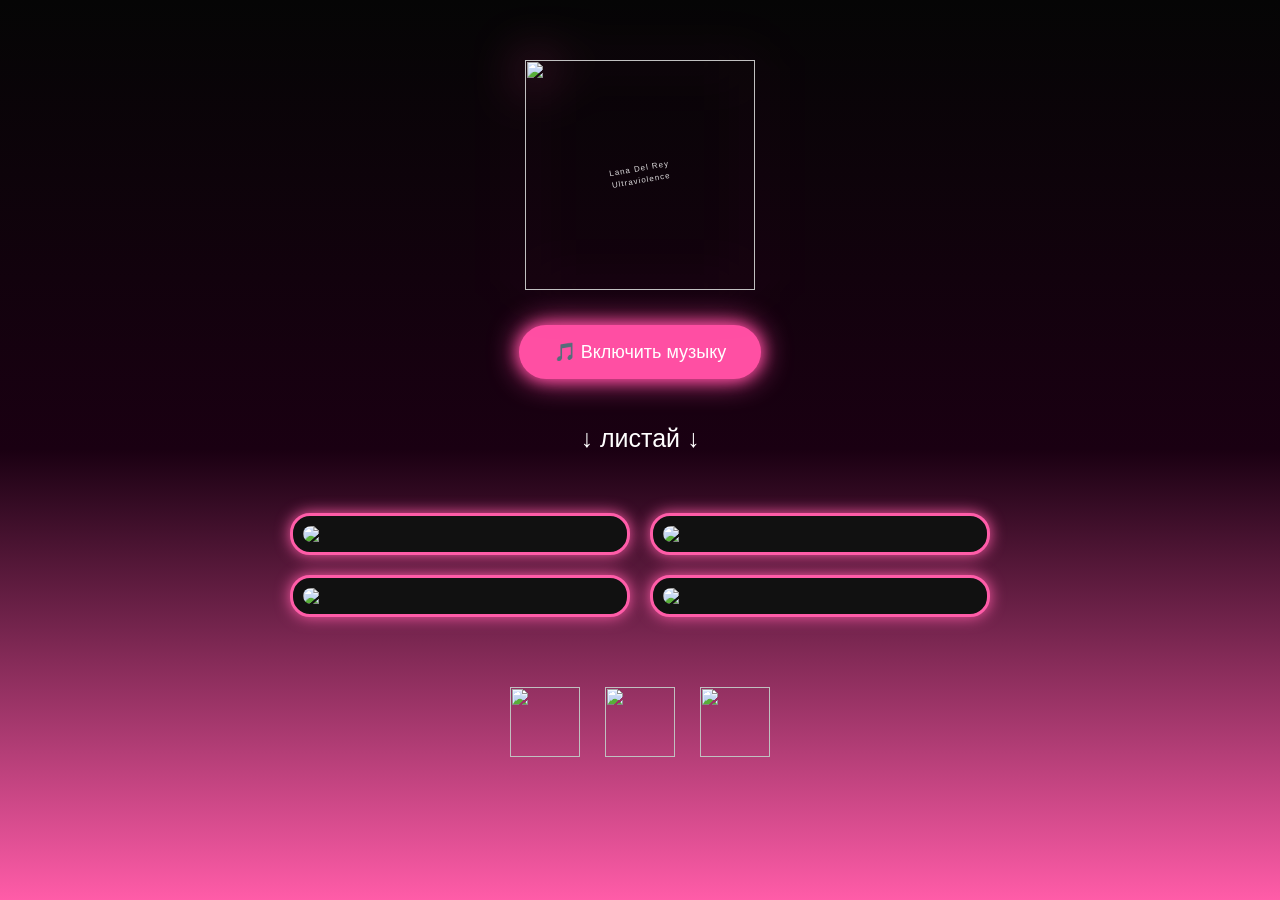
==== page2.html @ e1e7fbf0 "Update page2.html" ====
<!DOCTYPE html>
<html lang="ru">

<head>

<meta charset="UTF-8">
<meta name="viewport" content="width=device-width, initial-scale=1.0">

<title> наш мир </title>

<link rel="stylesheet" href="page2.css">

</head>


<body>


<div class="container">


    <div class="vinyl-box">

        <img src="vinyl.PNG" class="vinyl">

        <div class="vinyl-text">
            Lana Del Rey
            <br>
            Ultraviolence
        </div>

    </div>



    <button id="playButton">
        🎵 Включить музыку
    </button>


    <audio id="song">

        <source src="music.mp3" type="audio/mpeg">

    </audio>



    <p class="scroll">
        ↓ листай ↓
    </p>



    <div class="gallery">


        <div class="photo">
            <img src="photo1.jpg">
        </div>


        <div class="photo">
            <img src="photo2.jpg">
        </div>


        <div class="photo">
            <img src="photo3.jpg">
        </div>


        <div class="photo">
            <img src="photo4.jpg">
        </div>


    </div>




    <div class="minecraft">


        <img src="grass_block.png">


        <img src="minecraft_cat.png">


        <img src="grass_block.png">


    </div>



</div>



<script src="page2.js"></script>


</body>

</html>
---- page2.css ----
*{
    margin:0;
    padding:0;
    box-sizing:border-box;
}


body{

    min-height:100vh;

    background:
    linear-gradient(
    180deg,
    #050505,
    #1a0012,
    #ff5ca8
    );

    font-family:Arial, sans-serif;

    color:white;

    overflow-x:hidden;

}



.container{

    display:flex;

    flex-direction:column;

    align-items:center;

    padding:40px 20px;

}




.vinyl-box{

    position:relative;

    display:flex;

    justify-content:center;

    align-items:center;

    margin-top:20px;

}



.vinyl{

    width:230px;

    height:230px;

    object-fit:contain;

    animation:spin 6s linear infinite;

    filter:
    drop-shadow(0 0 25px #ff4fa3);

}



@keyframes spin{

    from{

        transform:rotate(0deg);

    }


    to{

        transform:rotate(360deg);

    }

}




.vinyl-text{

    position:absolute;

    color:white;

    font-size:8px;

    line-height:12px;

    text-align:center;

    letter-spacing:1px;

    font-family:Arial, sans-serif;

    opacity:0.85;

    transform:rotate(-10deg);

    pointer-events:none;

}





button{

    margin-top:35px;

    background:#ff4fa3;

    color:white;

    border:none;

    padding:16px 35px;

    border-radius:50px;

    font-size:18px;

    cursor:pointer;

    box-shadow:

    0 0 15px #ff4fa3,
    0 0 30px #ff4fa3;

    transition:0.3s;

}



button:hover{

    transform:scale(1.05);

    background:#ff79bb;

}





.scroll{

    margin-top:45px;

    font-size:25px;

    animation:float 2s infinite;

}



@keyframes float{

    0%{

        transform:translateY(0);

    }


    50%{

        transform:translateY(10px);

    }


    100%{

        transform:translateY(0);

    }

}





.gallery{

    margin-top:60px;

    width:100%;

    max-width:700px;

    display:grid;

    grid-template-columns:1fr 1fr;

    gap:20px;

}





.photo{

    background:#111;

    border:3px solid #ff5ca8;

    padding:10px;

    border-radius:20px;

    box-shadow:

    0 0 15px #ff5ca8;

}




.photo img{

    width:100%;

    height:auto;

    border-radius:15px;

    display:block;

}





.minecraft{

    margin-top:70px;

    display:flex;

    justify-content:center;

    align-items:center;

    gap:25px;

}



.minecraft img{

    width:70px;

    height:70px;

    image-rendering:pixelated;

    animation:bounce 2s infinite;

}





@keyframes bounce{


    0%{

        transform:translateY(0);

    }


    50%{

        transform:translateY(-12px);

    }


    100%{

        transform:translateY(0);

    }


}
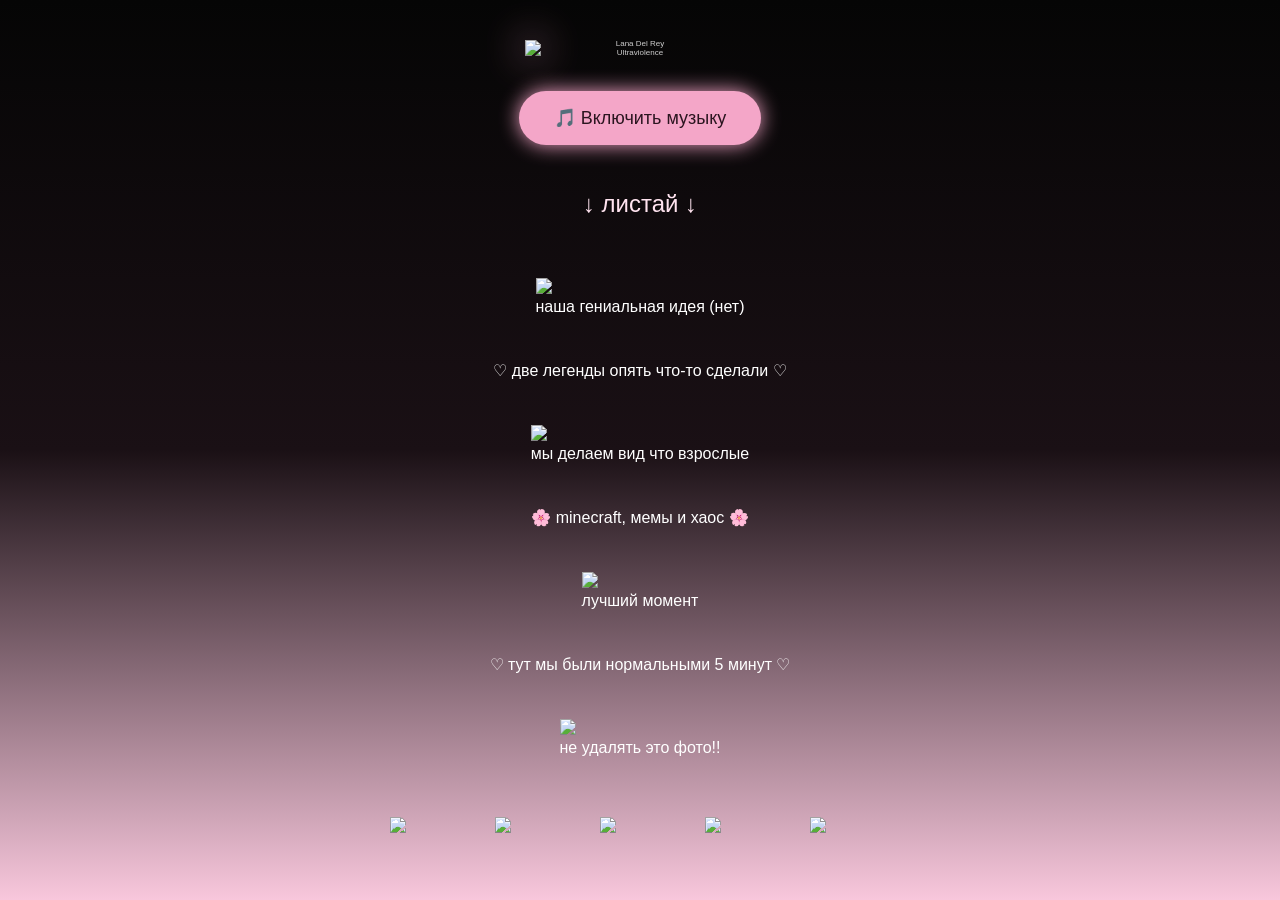
==== commit c369ddc0: "Update page2.html" ====
--- a/page2.html
+++ b/page2.html
@@ -6,7 +6,7 @@
 <meta charset="UTF-8">
 <meta name="viewport" content="width=device-width, initial-scale=1.0">
 
-<title> наш мир </title>
+<title>Our memories 🎀</title>
 
 <link rel="stylesheet" href="page2.css">
 
@@ -19,84 +19,139 @@
 <div class="container">
 
 
-    <div class="vinyl-box">
+<div class="vinyl-box">
 
-        <img src="vinyl.PNG" class="vinyl">
+<img src="vinyl.PNG" class="vinyl">
 
-        <div class="vinyl-text">
-            Lana Del Rey
-            <br>
-            Ultraviolence
-        </div>
+<div class="vinyl-text">
+Lana Del Rey
+<br>
+Ultraviolence
+</div>
 
-    </div>
+</div>
 
 
 
-    <button id="playButton">
-        🎵 Включить музыку
-    </button>
-
-
-    <audio id="song">
-
-        <source src="music.mp3" type="audio/mpeg">
-
-    </audio>
+<button id="playButton">
+🎵 Включить музыку
+</button>
 
 
 
-    <p class="scroll">
-        ↓ листай ↓
-    </p>
+<audio id="song">
 
+<source src="music.mp3" type="audio/mpeg">
 
-
-    <div class="gallery">
-
-
-        <div class="photo">
-            <img src="photo1.jpg">
-        </div>
-
-
-        <div class="photo">
-            <img src="photo2.jpg">
-        </div>
-
-
-        <div class="photo">
-            <img src="photo3.jpg">
-        </div>
-
-
-        <div class="photo">
-            <img src="photo4.jpg">
-        </div>
-
-
-    </div>
+</audio>
 
 
 
 
-    <div class="minecraft">
+<p class="scroll">
+↓ листай ↓
+</p>
 
 
-        <img src="grass_block.png">
 
 
-        <img src="minecraft_cat.png">
+<div class="gallery">
 
 
-        <img src="grass_block.png">
+<div class="polaroid">
+
+<img src="photo1.jpg">
+
+<p>
+наша гениальная идея (нет)
+</p>
+
+</div>
 
 
-    </div>
+
+<div class="little-text">
+♡ две легенды опять что-то сделали ♡
+</div>
+
+
+
+
+<div class="polaroid">
+
+<img src="photo2.jpg">
+
+<p>
+мы делаем вид что взрослые
+</p>
+
+</div>
+
+
+
+
+<div class="little-text">
+🌸 minecraft, мемы и хаос 🌸
+</div>
+
+
+
+
+<div class="polaroid">
+
+<img src="photo3.jpg">
+
+<p>
+лучший момент
+</p>
+
+</div>
+
+
+
+
+<div class="little-text">
+♡ тут мы были нормальными 5 минут ♡
+</div>
+
+
+
+
+<div class="polaroid">
+
+<img src="photo4.jpg">
+
+<p>
+не удалять это фото!!
+</p>
+
+</div>
+
+
+</div>
+
+
+
+
+
+<div class="minecraft">
+
+<img src="cherry_blossom.png">
+
+<img src="grass_block.png">
+
+<img src="minecraft_cat.png">
+
+<img src="grass_block.png">
+
+<img src="cherry_blossom.png">
+
+</div>
 
 
 
 </div>
+
 
 
 
--- a/page2.css
+++ b/page2.css
@@ -13,16 +13,14 @@
     linear-gradient(
     180deg,
     #050505,
-    #1a0012,
-    #ff5ca8
+    #1a1015,
+    #f8c7dc
     );
 
-    font-family:Arial, sans-serif;
+    font-family:Arial,sans-serif;
 
     color:white;
 
-    overflow-x:hidden;
-
 }
 
 
@@ -41,6 +39,7 @@
 
 
 
+/* винил */
 
 .vinyl-box{
 
@@ -52,24 +51,17 @@
 
     align-items:center;
 
-    margin-top:20px;
-
-}
-
+}
 
 
 .vinyl{
 
     width:230px;
 
-    height:230px;
-
-    object-fit:contain;
-
-    animation:spin 6s linear infinite;
+    animation:spin 7s linear infinite;
 
     filter:
-    drop-shadow(0 0 25px #ff4fa3);
+    drop-shadow(0 0 20px #f4a6c8);
 
 }
 
@@ -77,21 +69,15 @@
 
 @keyframes spin{
 
-    from{
-
-        transform:rotate(0deg);
-
-    }
-
-
-    to{
-
-        transform:rotate(360deg);
-
-    }
-
-}
-
+from{
+transform:rotate(0deg);
+}
+
+to{
+transform:rotate(360deg);
+}
+
+}
 
 
 
@@ -103,72 +89,50 @@
 
     font-size:8px;
 
-    line-height:12px;
-
     text-align:center;
 
-    letter-spacing:1px;
-
-    font-family:Arial, sans-serif;
-
-    opacity:0.85;
-
-    transform:rotate(-10deg);
-
-    pointer-events:none;
-
-}
-
-
-
+    opacity:0.8;
+
+}
+
+
+
+/* кнопка */
 
 
 button{
 
     margin-top:35px;
 
-    background:#ff4fa3;
-
-    color:white;
+    background:#f4a6c8;
 
     border:none;
 
+    color:#2b1520;
+
     padding:16px 35px;
 
-    border-radius:50px;
+    border-radius:40px;
 
     font-size:18px;
 
-    cursor:pointer;
-
     box-shadow:
-
-    0 0 15px #ff4fa3,
-    0 0 30px #ff4fa3;
-
-    transition:0.3s;
-
-}
-
-
-
-button:hover{
-
-    transform:scale(1.05);
-
-    background:#ff79bb;
-
-}
-
-
-
+    0 0 20px #f4a6c8;
+
+}
+
+
+
+/* листай */
 
 
 .scroll{
 
     margin-top:45px;
 
-    font-size:25px;
+    font-size:24px;
+
+    color:#ffe3ef;
 
     animation:float 2s infinite;
 
@@ -178,108 +142,91 @@
 
 @keyframes float{
 
-    0%{
-
-        transform:translateY(0);
-
-    }
-
-
-    50%{
-
-        transform:translateY(10px);
-
-    }
-
-
-    100%{
-
-        transform:translateY(0);
-
-    }
-
-}
-
-
-
+50%{
+
+transform:translateY(10px);
+
+}
+
+}
+
+
+
+
+/* фото теперь по одному */
 
 
 .gallery{
 
+    width:100%;
+
+    display:flex;
+
+    flex-direction:column;
+
+    align-items:center;
+
+    gap:45px;
+
     margin-top:60px;
 
+}
+
+
+
+.photo{
+
+    width:90%;
+
+    max-width:400px;
+
+    background:#120c10;
+
+    padding:12px;
+
+    border-radius:20px;
+
+    border:3px solid #f4a6c8;
+
+    box-shadow:
+
+    0 0 20px #f4a6c8;
+
+}
+
+
+
+.photo img{
+
     width:100%;
 
-    max-width:700px;
-
-    display:grid;
-
-    grid-template-columns:1fr 1fr;
-
-    gap:20px;
-
-}
-
-
-
-
-
-.photo{
-
-    background:#111;
-
-    border:3px solid #ff5ca8;
-
-    padding:10px;
-
-    border-radius:20px;
-
-    box-shadow:
-
-    0 0 15px #ff5ca8;
-
-}
-
-
-
-
-.photo img{
-
-    width:100%;
-
-    height:auto;
-
     border-radius:15px;
 
-    display:block;
-
-}
-
-
-
+}
+
+
+
+
+/* Minecraft */
 
 
 .minecraft{
 
-    margin-top:70px;
-
-    display:flex;
-
-    justify-content:center;
-
-    align-items:center;
+    margin-top:60px;
+
+    display:flex;
 
     gap:25px;
 
+    align-items:center;
+
 }
 
 
 
 .minecraft img{
 
-    width:70px;
-
-    height:70px;
+    width:80px;
 
     image-rendering:pixelated;
 
@@ -289,30 +236,27 @@
 
 
 
-
-
 @keyframes bounce{
 
-
-    0%{
-
-        transform:translateY(0);
-
-    }
-
-
-    50%{
-
-        transform:translateY(-12px);
-
-    }
-
-
-    100%{
-
-        transform:translateY(0);
-
-    }
-
+50%{
+
+transform:translateY(-10px);
+
+}
+
+}
+
+
+
+/* сакура */
+
+
+.sakura{
+
+    position:absolute;
+
+    width:120px;
+
+    opacity:0.9;
 
 }
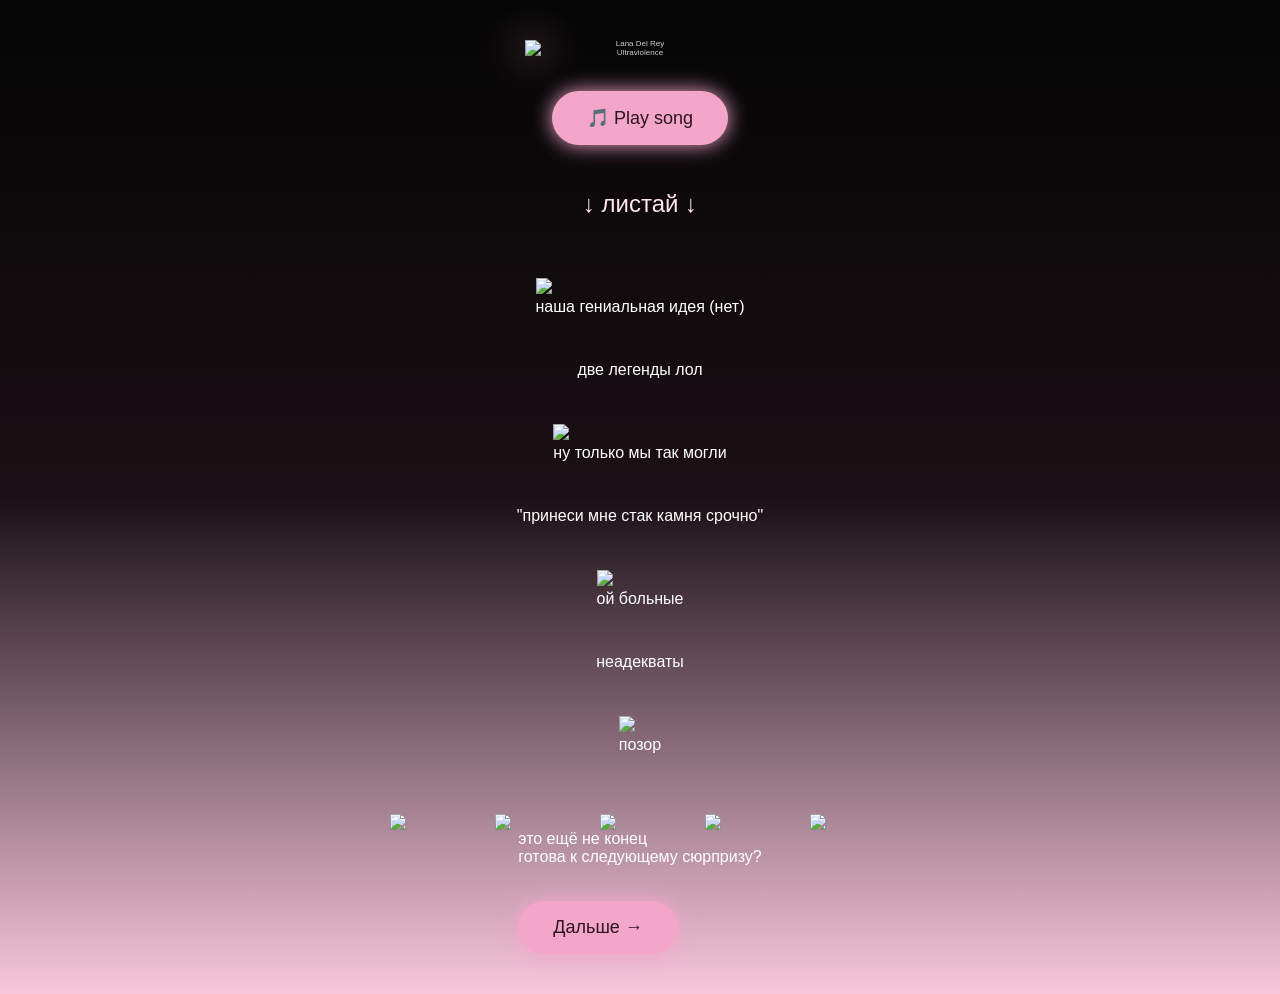
==== commit d58af938: "Update page2.html" ====
--- a/page2.html
+++ b/page2.html
@@ -6,7 +6,7 @@
 <meta charset="UTF-8">
 <meta name="viewport" content="width=device-width, initial-scale=1.0">
 
-<title>Our memories 🎀</title>
+<title>Our memories </title>
 
 <link rel="stylesheet" href="page2.css">
 
@@ -14,6 +14,9 @@
 
 
 <body>
+
+
+<div class="hearts"></div>
 
 
 <div class="container">
@@ -34,7 +37,7 @@
 
 
 <button id="playButton">
-🎵 Включить музыку
+🎵 Play song
 </button>
 
 
@@ -44,7 +47,6 @@
 <source src="music.mp3" type="audio/mpeg">
 
 </audio>
-
 
 
 
@@ -59,72 +61,47 @@
 
 
 <div class="polaroid">
+<img src="photo1.jpg">
+<p> наша гениальная идея (нет)</p>
+</div>
 
-<img src="photo1.jpg">
 
-<p>
-наша гениальная идея (нет)
-</p>
+<div class="little-text">
+ две легенды лол
+</div>
 
+
+
+<div class="polaroid">
+<img src="photo2.jpg">
+<p> ну только мы так могли </p>
 </div>
 
 
 
 <div class="little-text">
-♡ две легенды опять что-то сделали ♡
+"принеси мне стак камня срочно"
 </div>
 
 
 
 
 <div class="polaroid">
-
-<img src="photo2.jpg">
-
-<p>
-мы делаем вид что взрослые
-</p>
-
+<img src="photo3.jpg">
+<p> ой больные </p>
 </div>
 
 
 
-
 <div class="little-text">
-🌸 minecraft, мемы и хаос 🌸
+неадекваты
 </div>
 
 
 
-
 <div class="polaroid">
-
-<img src="photo3.jpg">
-
-<p>
-лучший момент
-</p>
-
-</div>
-
-
-
-
-<div class="little-text">
-♡ тут мы были нормальными 5 минут ♡
-</div>
-
-
-
-
-<div class="polaroid">
-
 <img src="photo4.jpg">
-
-<p>
-не удалять это фото!!
-</p>
-
+<p>позор</p>
 </div>
 
 
@@ -150,9 +127,33 @@
 
 
 
+
+
+<div class="next-box">
+
+<p>
+это ещё не конец 
+</p>
+
+<p>
+готова к следующему сюрпризу?
+</p>
+
+
+<a href="page3.html">
+
+<button class="next-button">
+Дальше → 
+</button>
+
+</a>
+
+
 </div>
 
 
+
+</div>
 
 
 <script src="page2.js"></script>
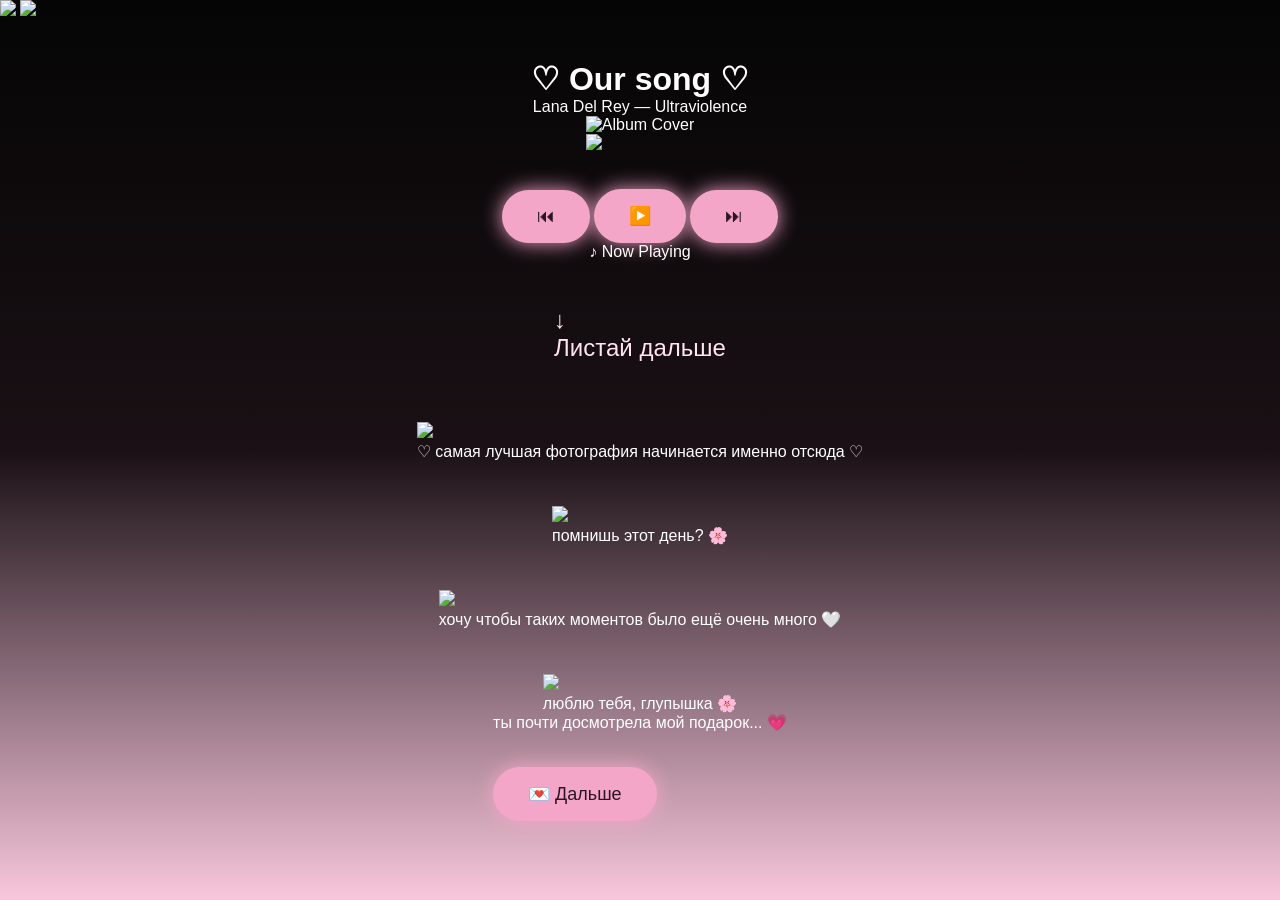
==== commit dd2266cb: "Update page2.html" ====
--- a/page2.html
+++ b/page2.html
@@ -4,161 +4,206 @@
 <head>
 
 <meta charset="UTF-8">
+
 <meta name="viewport" content="width=device-width, initial-scale=1.0">
 
-<title>Our memories </title>
+<title>Our Song 💗</title>
 
 <link rel="stylesheet" href="page2.css">
 
 </head>
 
-
 <body>
 
-
-<div class="hearts"></div>
-
+<!-- Падающие сердечки и сакура -->
+
+<div class="particles"></div>
+
+<!-- Веточки -->
+
+<img src="cherry_branch.png" class="branch left">
+
+<img src="cherry_branch.png" class="branch right">
 
 <div class="container">
 
-
-<div class="vinyl-box">
-
-<img src="vinyl.PNG" class="vinyl">
-
-<div class="vinyl-text">
-Lana Del Rey
+<h1 class="title">
+
+♡ Our song ♡
+
+</h1>
+
+<p class="subtitle">
+
+Lana Del Rey — Ultraviolence
+
+</p>
+
+<!-- Проигрыватель -->
+
+<div class="player">
+
+<!-- Обложка -->
+
+<div class="cover">
+
+<img src="cover.png" alt="Album Cover">
+
+</div>
+
+<!-- Винил -->
+
+<div class="vinyl-container">
+
+<div class="glow"></div>
+
+<img src="vinyl.PNG" id="vinyl">
+
+<!-- Игла -->
+
+<div id="needle">
+
+<div class="needle-head"></div>
+
+<div class="needle-arm"></div>
+
+</div>
+
+</div>
+
+</div>
+
+<!-- Кнопки -->
+
+<div class="controls">
+
+<button id="prevBtn">
+
+⏮
+
+</button>
+
+<button id="playBtn">
+
+▶️
+
+</button>
+
+<button id="nextBtn">
+
+⏭
+
+</button>
+
+</div>
+
+<p class="playing">
+
+♪ Now Playing
+
+</p>
+
+<!-- Музыка -->
+
+<audio id="music">
+
+<source src="music.mp3" type="audio/mpeg">
+
+</audio>
+
+<!-- Листай -->
+
+<div class="scroll">
+
+↓
+
 <br>
-Ultraviolence
-</div>
-
-</div>
-
-
-
-<button id="playButton">
-🎵 Play song
-</button>
-
-
-
-<audio id="song">
-
-<source src="music.mp3" type="audio/mpeg">
-
-</audio>
-
-
-
-<p class="scroll">
-↓ листай ↓
-</p>
-
-
-
+
+Листай дальше
+
+</div>
+
+<!-- Фотографии -->
 
 <div class="gallery">
 
-
-<div class="polaroid">
+<div class="photo-card hidden">
+
 <img src="photo1.jpg">
-<p> наша гениальная идея (нет)</p>
-</div>
-
-
-<div class="little-text">
- две легенды лол
-</div>
-
-
-
-<div class="polaroid">
+
+<p>
+
+♡ самая лучшая фотография начинается именно отсюда ♡
+
+</p>
+
+</div>
+
+<div class="photo-card hidden">
+
 <img src="photo2.jpg">
-<p> ну только мы так могли </p>
-</div>
-
-
-
-<div class="little-text">
-"принеси мне стак камня срочно"
-</div>
-
-
-
-
-<div class="polaroid">
+
+<p>
+
+помнишь этот день? 🌸
+
+</p>
+
+</div>
+<div class="photo-card hidden">
+
 <img src="photo3.jpg">
-<p> ой больные </p>
-</div>
-
-
-
-<div class="little-text">
-неадекваты
-</div>
-
-
-
-<div class="polaroid">
+
+<p>
+
+хочу чтобы таких моментов было ещё очень много 🤍
+
+</p>
+
+</div>
+
+
+
+<div class="photo-card hidden">
+
 <img src="photo4.jpg">
-<p>позор</p>
-</div>
-
-
-</div>
-
-
-
-
-
-<div class="minecraft">
-
-<img src="cherry_blossom.png">
-
-<img src="grass_block.png">
-
-<img src="minecraft_cat.png">
-
-<img src="grass_block.png">
-
-<img src="cherry_blossom.png">
-
-</div>
-
-
-
-
-
-<div class="next-box">
-
-<p>
-это ещё не конец 
-</p>
-
-<p>
-готова к следующему сюрпризу?
-</p>
-
+
+<p>
+
+люблю тебя, глупышка 🌸
+
+</p>
+
+</div>
+
+</div>
+
+<!-- Кнопка перехода -->
+
+<div class="next-section">
+
+<p>
+
+ты почти досмотрела мой подарок... 💗
+
+</p>
 
 <a href="page3.html">
 
-<button class="next-button">
-Дальше → 
+<button class="next-page">
+
+💌 Дальше
+
 </button>
 
 </a>
 
-
-</div>
-
-
-
-</div>
-
+</div>
+
+</div>
 
 <script src="page2.js"></script>
 
-
 </body>
 
-</html>+</html>
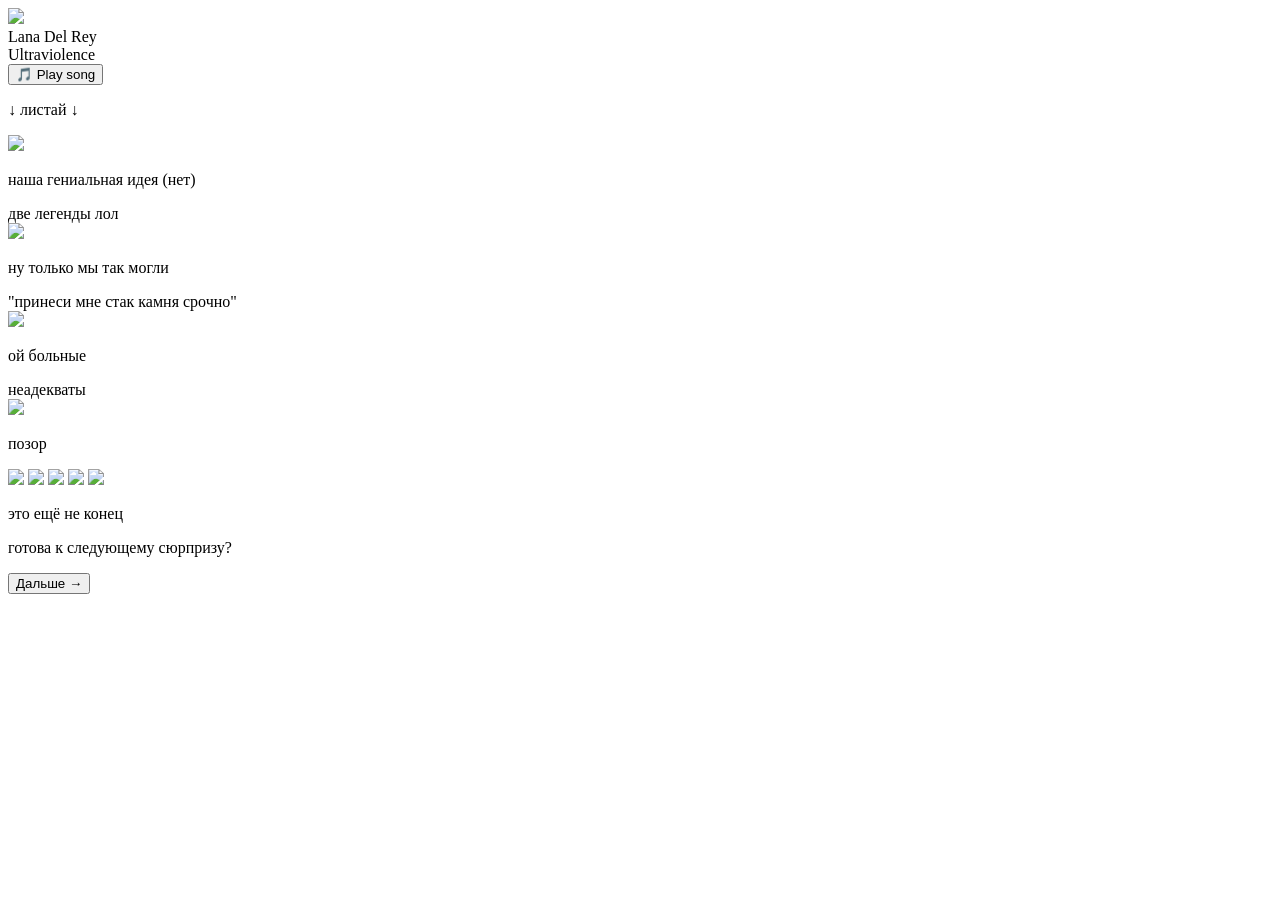
==== commit e04cdc67: "Update page2.html" ====
--- a/page2.html
+++ b/page2.html
@@ -4,205 +4,160 @@
 <head>
 
 <meta charset="UTF-8">
-
 <meta name="viewport" content="width=device-width, initial-scale=1.0">
 
-<title>Our Song 💗</title>
+<title>Our memories </title>
 
-<link rel="stylesheet" href="page2.css">
+
 
 </head>
 
+
 <body>
 
-<!-- Падающие сердечки и сакура -->
 
-<div class="particles"></div>
+<div class="hearts"></div>
 
-<!-- Веточки -->
-
-<img src="cherry_branch.png" class="branch left">
-
-<img src="cherry_branch.png" class="branch right">
 
 <div class="container">
 
-<h1 class="title">
 
-♡ Our song ♡
+<div class="vinyl-box">
 
-</h1>
+<img src="vinyl.png" class="vinyl">
 
-<p class="subtitle">
-
-Lana Del Rey — Ultraviolence
-
-</p>
-
-<!-- Проигрыватель -->
-
-<div class="player">
-
-<!-- Обложка -->
-
-<div class="cover">
-
-<img src="cover.png" alt="Album Cover">
-
-</div>
-
-<!-- Винил -->
-
-<div class="vinyl-container">
-
-<div class="glow"></div>
-
-<img src="vinyl.PNG" id="vinyl">
-
-<!-- Игла -->
-
-<div id="needle">
-
-<div class="needle-head"></div>
-
-<div class="needle-arm"></div>
-
+<div class="vinyl-text">
+Lana Del Rey
+<br>
+Ultraviolence
 </div>
 
 </div>
 
-</div>
 
-<!-- Кнопки -->
 
-<div class="controls">
-
-<button id="prevBtn">
-
-⏮
-
+<button id="playButton">
+🎵 Play song
 </button>
 
-<button id="playBtn">
 
-▶️
 
-</button>
-
-<button id="nextBtn">
-
-⏭
-
-</button>
-
-</div>
-
-<p class="playing">
-
-♪ Now Playing
-
-</p>
-
-<!-- Музыка -->
-
-<audio id="music">
+<audio id="song">
 
 <source src="music.mp3" type="audio/mpeg">
 
 </audio>
 
-<!-- Листай -->
 
-<div class="scroll">
 
-↓
+<p class="scroll">
+↓ листай ↓
+</p>
 
-<br>
 
-Листай дальше
 
-</div>
-
-<!-- Фотографии -->
 
 <div class="gallery">
 
-<div class="photo-card hidden">
 
+<div class="polaroid">
 <img src="photo1.jpg">
-
-<p>
-
-♡ самая лучшая фотография начинается именно отсюда ♡
-
-</p>
-
+<p> наша гениальная идея (нет)</p>
 </div>
 
-<div class="photo-card hidden">
 
+<div class="little-text">
+ две легенды лол
+</div>
+
+
+
+<div class="polaroid">
 <img src="photo2.jpg">
+<p> ну только мы так могли </p>
+</div>
 
-<p>
 
-помнишь этот день? 🌸
 
-</p>
+<div class="little-text">
+"принеси мне стак камня срочно"
+</div>
 
+
+
+
+<div class="polaroid">
+<img src="photo3.jpg">
+<p> ой больные </p>
 </div>
-<div class="photo-card hidden">
 
-<img src="photo3.jpg">
 
-<p>
 
-хочу чтобы таких моментов было ещё очень много 🤍
+<div class="little-text">
+неадекваты
+</div>
 
-</p>
+
+
+<div class="polaroid">
+<img src="photo4.jpg">
+<p>позор</p>
+</div>
+
 
 </div>
 
 
 
-<div class="photo-card hidden">
 
-<img src="photo4.jpg">
 
-<p>
+<div class="minecraft">
 
-люблю тебя, глупышка 🌸
+<img src="cherry_blossom.png">
 
-</p>
+<img src="grass_block.png">
+
+<img src="minecraft_cat.png">
+
+<img src="grass_block.png">
+
+<img src="cherry_blossom.png">
 
 </div>
 
-</div>
 
-<!-- Кнопка перехода -->
 
-<div class="next-section">
+
+
+<div class="next-box">
 
 <p>
+это ещё не конец 
+</p>
 
-ты почти досмотрела мой подарок... 💗
+<p>
+готова к следующему сюрпризу?
+</p>
 
-</p>
 
 <a href="page3.html">
 
-<button class="next-page">
-
-💌 Дальше
-
+<button class="next-button">
+Дальше → 
 </button>
 
 </a>
 
-</div>
 
 </div>
 
+
+
+</div>
+
+
 <script src="page2.js"></script>
+
 
 </body>
 
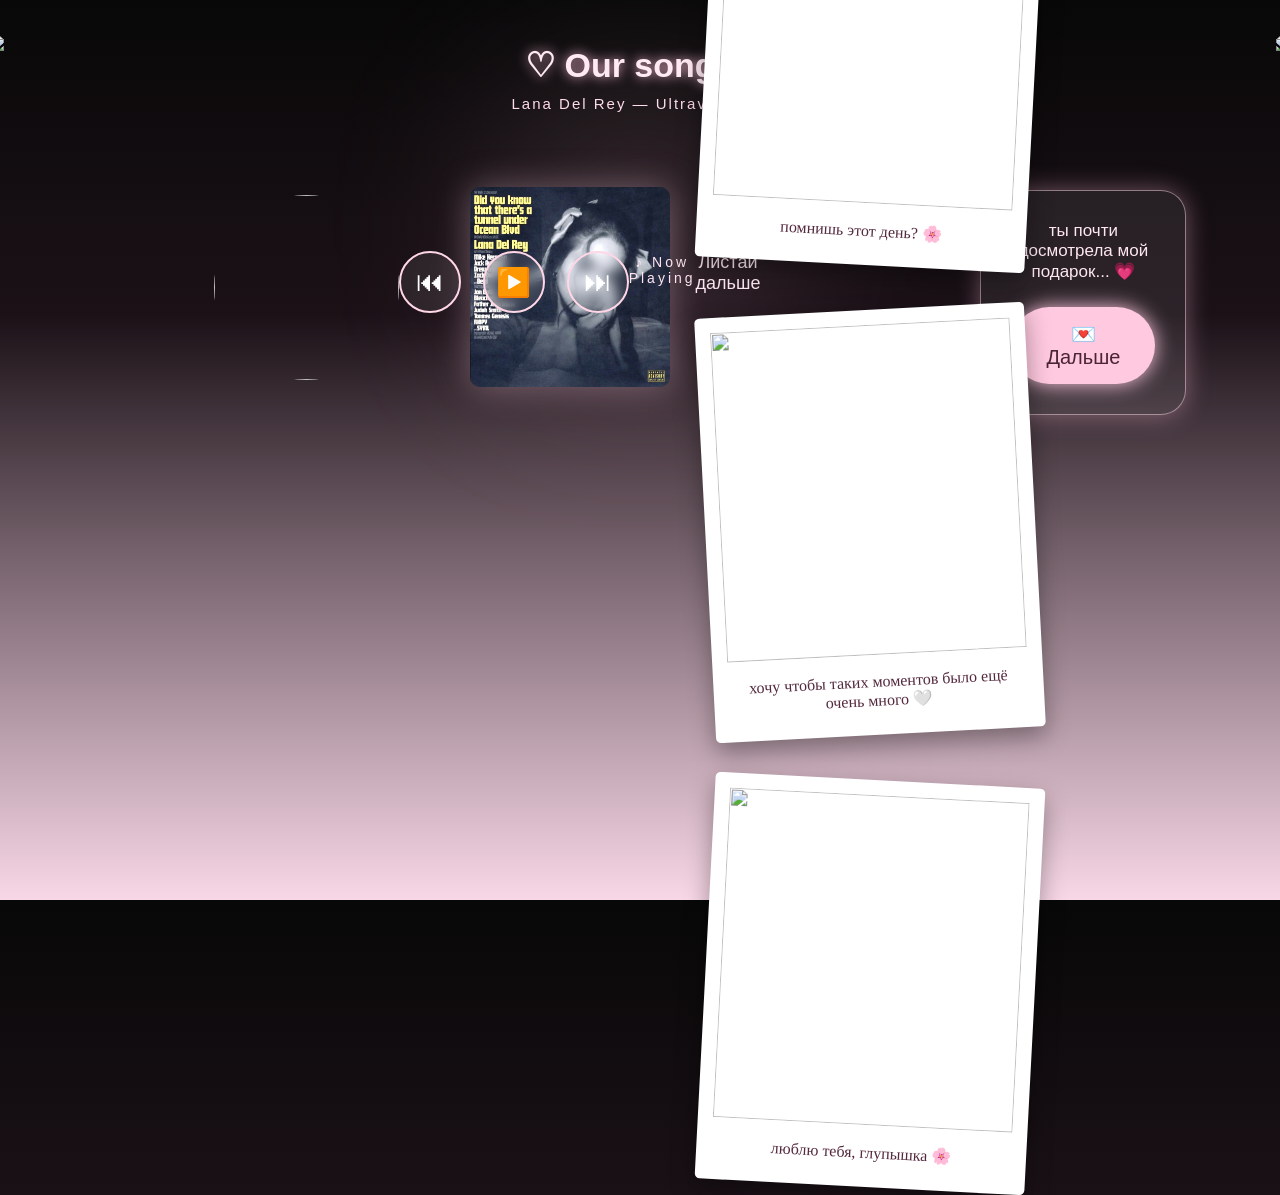
==== commit f445d1ea: "Update page2.html" ====
--- a/page2.html
+++ b/page2.html
@@ -4,160 +4,194 @@
 <head>
 
 <meta charset="UTF-8">
+
 <meta name="viewport" content="width=device-width, initial-scale=1.0">
 
-<title>Our memories </title>
+<title>Our Song 💗</title>
 
-
+<link rel="stylesheet" href="page2.css">
 
 </head>
 
-
 <body>
 
+<!-- Падающие сердечки и сакура -->
 
-<div class="hearts"></div>
+<div class="particles"></div>
 
+<!-- Веточки -->
+
+<img src="cherry_branch.png" class="branch left">
+
+<img src="cherry_branch.png" class="branch right">
 
 <div class="container">
 
+<h1 class="title">
 
-<div class="vinyl-box">
+♡ Our song ♡
 
-<img src="vinyl.png" class="vinyl">
+</h1>
 
-<div class="vinyl-text">
-Lana Del Rey
+<p class="subtitle">
+
+Lana Del Rey — Ultraviolence
+
+</p>
+
+<!-- Проигрыватель -->
+
+<div class="player">
+
+<!-- Обложка -->
+
+<div class="cover">
+
+<img src="cover.png" alt="Album Cover">
+
+</div>
+
+<!-- Винил -->
+
+<div class="vinyl-container">
+
+<div class="glow"></div>
+
+<img src="vinyl.PNG" id="vinyl">
+
+<!-- Игла -->
+
+
+<!-- Кнопки -->
+
+<div class="controls">
+
+<button id="prevBtn">
+
+⏮
+
+</button>
+
+<button id="playBtn">
+
+▶️
+
+</button>
+
+<button id="nextBtn">
+
+⏭
+
+</button>
+
+</div>
+
+<p class="playing">
+
+♪ Now Playing
+
+</p>
+
+<!-- Музыка -->
+
+<audio id="music">
+
+<source src="music.mp3" type="audio/mpeg">
+
+</audio>
+
+<!-- Листай -->
+
+<div class="scroll">
+
+↓
+
 <br>
-Ultraviolence
+
+Листай дальше
+
 </div>
+
+<!-- Фотографии -->
+
+<div class="gallery">
+
+<div class="photo-card hidden">
+
+<img src="photo1.jpg">
+
+<p>
+
+♡ самая лучшая фотография начинается именно отсюда ♡
+
+</p>
+
+</div>
+
+<div class="photo-card hidden">
+
+<img src="photo2.jpg">
+
+<p>
+
+помнишь этот день? 🌸
+
+</p>
+
+</div>
+<div class="photo-card hidden">
+
+<img src="photo3.jpg">
+
+<p>
+
+хочу чтобы таких моментов было ещё очень много 🤍
+
+</p>
 
 </div>
 
 
 
-<button id="playButton">
-🎵 Play song
-</button>
+<div class="photo-card hidden">
 
+<img src="photo4.jpg">
 
+<p>
 
-<audio id="song">
+люблю тебя, глупышка 🌸
 
-<source src="music.mp3" type="audio/mpeg">
-
-</audio>
-
-
-
-<p class="scroll">
-↓ листай ↓
 </p>
-
-
-
-
-<div class="gallery">
-
-
-<div class="polaroid">
-<img src="photo1.jpg">
-<p> наша гениальная идея (нет)</p>
-</div>
-
-
-<div class="little-text">
- две легенды лол
-</div>
-
-
-
-<div class="polaroid">
-<img src="photo2.jpg">
-<p> ну только мы так могли </p>
-</div>
-
-
-
-<div class="little-text">
-"принеси мне стак камня срочно"
-</div>
-
-
-
-
-<div class="polaroid">
-<img src="photo3.jpg">
-<p> ой больные </p>
-</div>
-
-
-
-<div class="little-text">
-неадекваты
-</div>
-
-
-
-<div class="polaroid">
-<img src="photo4.jpg">
-<p>позор</p>
-</div>
-
 
 </div>
 
-
-
-
-
-<div class="minecraft">
-
-<img src="cherry_blossom.png">
-
-<img src="grass_block.png">
-
-<img src="minecraft_cat.png">
-
-<img src="grass_block.png">
-
-<img src="cherry_blossom.png">
-
 </div>
 
+<!-- Кнопка перехода -->
 
-
-
-
-<div class="next-box">
+<div class="next-section">
 
 <p>
-это ещё не конец 
+
+ты почти досмотрела мой подарок... 💗
+
 </p>
-
-<p>
-готова к следующему сюрпризу?
-</p>
-
 
 <a href="page3.html">
 
-<button class="next-button">
-Дальше → 
+<button class="next-page">
+
+💌 Дальше
+
 </button>
 
 </a>
 
+</div>
 
 </div>
 
-
-
-</div>
-
-
 <script src="page2.js"></script>
-
 
 </body>
 
--- a/page2.css
+++ b/page2.css
@@ -0,0 +1,752 @@
+*{
+margin:0;
+padding:0;
+box-sizing:border-box;
+}
+
+body{
+
+background:linear-gradient(
+180deg,
+#080808 0%,
+#1b1117 35%,
+#f8d7e6 100%
+);
+
+font-family:Arial,sans-serif;
+
+color:white;
+
+overflow-x:hidden;
+
+min-height:100vh;
+
+position:relative;
+
+}
+
+/* Контейнер */
+
+.container{
+
+width:100%;
+
+max-width:430px;
+
+margin:auto;
+
+padding:30px 20px 80px;
+
+position:relative;
+
+z-index:2;
+
+}
+
+/* Заголовок */
+
+.title{
+
+font-size:34px;
+
+text-align:center;
+
+color:#ffeaf4;
+
+margin-top:15px;
+
+text-shadow:0 0 12px #ffbfd7;
+
+}
+
+.subtitle{
+
+text-align:center;
+
+margin-top:10px;
+
+margin-bottom:45px;
+
+font-size:15px;
+
+color:#ffdce9;
+
+letter-spacing:2px;
+
+}
+
+/* Веточки */
+
+.branch{
+
+position:fixed;
+
+top:35px;
+
+width:110px;
+
+z-index:0;
+
+opacity:.95;
+
+pointer-events:none;
+
+}
+
+.branch.left{
+
+left:-12px;
+
+}
+
+.branch.right{
+
+right:-12px;
+
+transform:scaleX(-1);
+
+}
+
+/* Проигрыватель */
+
+.player{
+
+display:flex;
+
+align-items:center;
+
+justify-content:center;
+
+position:relative;
+
+height:260px;
+
+width:100%;
+
+margin-bottom:40px;
+
+}
+/* Обложка */
+
+.cover{
+
+width:200px;
+
+height:200px;
+
+border-radius:10px;
+
+overflow:hidden;
+
+box-shadow:
+0 0 35px rgba(255,210,228,.35);
+
+position:absolute;
+
+left:25px;
+
+z-index:2;
+
+}
+
+
+.cover img{
+
+width:100%;
+
+height:100%;
+
+object-fit:cover;
+
+}
+
+/* Винил */
+
+.vinyl-container{
+
+position:absolute;
+
+left:145px;
+
+width:220px;
+
+height:220px;
+
+display:flex;
+
+align-items:center;
+
+justify-content:center;
+
+z-index:3;
+
+}
+
+#vinyl{
+
+width:185px;
+
+height:185px;
+
+border-radius:50%;
+
+position:relative;
+
+z-index:1;
+
+animation:none;
+
+}
+
+/* Когда играет музыка */
+
+#vinyl.playing{
+
+animation:spin 4s linear infinite;
+
+}
+
+@keyframes spin{
+
+from{
+
+transform:rotate(0deg);
+
+}
+
+to{
+
+transform:rotate(360deg);
+
+}
+
+}
+
+/* Игла ужалена нахуй отсюда */
+
+
+/* Кнопки */
+
+.controls{
+
+display:flex;
+
+justify-content:center;
+
+align-items:center;
+
+gap:22px;
+
+margin-top:10px;
+
+margin-bottom:20px;
+
+}
+
+.controls button{
+
+background:rgba(255,255,255,.08);
+
+border:2px solid #ffd7e6;
+
+color:white;
+
+font-size:28px;
+
+width:62px;
+
+height:62px;
+
+border-radius:50%;
+
+cursor:pointer;
+
+transition:.3s;
+
+backdrop-filter:blur(6px);
+
+}
+
+.controls button:hover{
+
+transform:scale(1.08);
+
+box-shadow:0 0 20px #ffcde1;
+
+}
+
+.playing{
+
+text-align:center;
+
+font-size:14px;
+
+letter-spacing:3px;
+
+color:#ffe6f1;
+
+margin-bottom:35px;
+
+}
+
+/* Листай */
+
+.scroll{
+
+text-align:center;
+
+font-size:18px;
+
+color:#ffe8f3;
+
+animation:floatArrow 2s infinite;
+
+margin-bottom:50px;
+
+}
+
+@keyframes floatArrow{
+
+50%{
+
+transform:translateY(8px);
+
+}
+
+}
+/* Галерея фотографий */
+
+.gallery{
+
+width:100%;
+
+display:flex;
+
+flex-direction:column;
+
+align-items:center;
+
+gap:45px;
+
+}
+
+
+
+/* Полароид */
+
+.photo-card{
+
+background:white;
+
+width:330px;
+
+padding:15px;
+
+padding-bottom:25px;
+
+border-radius:5px;
+
+
+box-shadow:
+
+0 10px 25px rgba(0,0,0,.35);
+
+
+color:#54283d;
+
+
+transform:translateY(60px);
+
+
+opacity:0;
+
+
+transition:
+
+1s ease;
+
+
+}
+
+
+
+.photo-card.show{
+
+opacity:1;
+
+transform:translateY(0);
+
+}
+
+
+
+
+
+.photo-card img{
+
+width:100%;
+
+height:330px;
+
+object-fit:cover;
+
+display:block;
+
+}
+
+
+
+
+.photo-card p{
+
+text-align:center;
+
+font-family:cursive;
+
+font-size:16px;
+
+margin-top:18px;
+
+}
+
+
+
+
+
+/* Небольшой наклон полароидов */
+
+
+.photo-card:nth-child(odd){
+
+transform:rotate(-3deg) translateY(60px);
+
+}
+
+
+.photo-card:nth-child(even){
+
+transform:rotate(3deg) translateY(60px);
+
+}
+
+
+
+.photo-card:nth-child(odd).show{
+
+transform:rotate(-3deg) translateY(0);
+
+}
+
+
+.photo-card:nth-child(even).show{
+
+transform:rotate(3deg) translateY(0);
+
+}
+
+
+
+
+
+/* Нижний блок */
+
+
+.next-section{
+
+margin-top:80px;
+
+margin-bottom:50px;
+
+text-align:center;
+
+
+padding:30px;
+
+
+border-radius:25px;
+
+
+background:
+
+rgba(255,255,255,.08);
+
+
+border:
+
+1px solid rgba(255,220,235,.5);
+
+
+box-shadow:
+
+0 0 25px rgba(255,190,215,.4);
+
+
+}
+
+
+
+.next-section p{
+
+font-size:17px;
+
+color:#ffe7f1;
+
+margin-bottom:25px;
+
+}
+
+
+
+
+.next-page{
+
+
+background:#ffc9df;
+
+
+color:#4a2335;
+
+
+border:none;
+
+
+padding:15px 35px;
+
+
+font-size:20px;
+
+
+border-radius:50px;
+
+
+cursor:pointer;
+
+
+box-shadow:
+
+0 0 20px #ffc9df;
+
+
+transition:.3s;
+
+
+}
+
+
+
+.next-page:hover{
+
+
+transform:scale(1.08);
+
+
+}
+
+
+
+
+
+/* Падающие частицы */
+
+
+.particles{
+
+
+position:fixed;
+
+
+top:0;
+
+
+left:0;
+
+
+width:100%;
+
+
+height:100%;
+
+
+overflow:hidden;
+
+
+pointer-events:none;
+
+
+z-index:1;
+
+
+}
+
+
+
+
+
+.particle{
+
+
+position:absolute;
+
+
+top:-50px;
+
+
+image-rendering:pixelated;
+
+
+opacity:.85;
+
+
+animation:fall linear forwards;
+
+
+}
+
+
+
+
+
+@keyframes fall{
+
+
+0%{
+
+
+transform:
+
+translateY(-50px)
+
+rotate(0deg);
+
+
+}
+
+
+100%{
+
+
+transform:
+
+translateY(110vh)
+
+rotate(360deg);
+
+
+}
+
+
+
+}
+
+
+
+
+
+/* лёгкое свечение вокруг страницы */
+
+
+.container::before{
+
+
+content:"";
+
+
+position:absolute;
+
+
+width:250px;
+
+
+height:250px;
+
+
+background:#ffc9df;
+
+
+filter:blur(100px);
+
+
+opacity:.18;
+
+
+top:100px;
+
+
+left:50%;
+
+
+transform:translateX(-50%);
+
+
+z-index:-1;
+
+
+}
+
+
+
+
+
+/* адаптация телефона */
+
+
+@media(max-width:400px){
+
+
+
+.title{
+
+font-size:29px;
+
+}
+
+
+
+.player{
+
+height:230px;
+
+}
+
+
+
+.cover{
+
+width:190px;
+
+height:190px;
+
+}
+
+
+
+
+
+
+
+#vinyl{
+
+width:165px;
+
+height:165px;
+
+}
+
+
+
+.photo-card{
+
+width:290px;
+
+}
+
+
+
+.photo-card img{
+
+height:290px;
+
+}
+
+
+}
